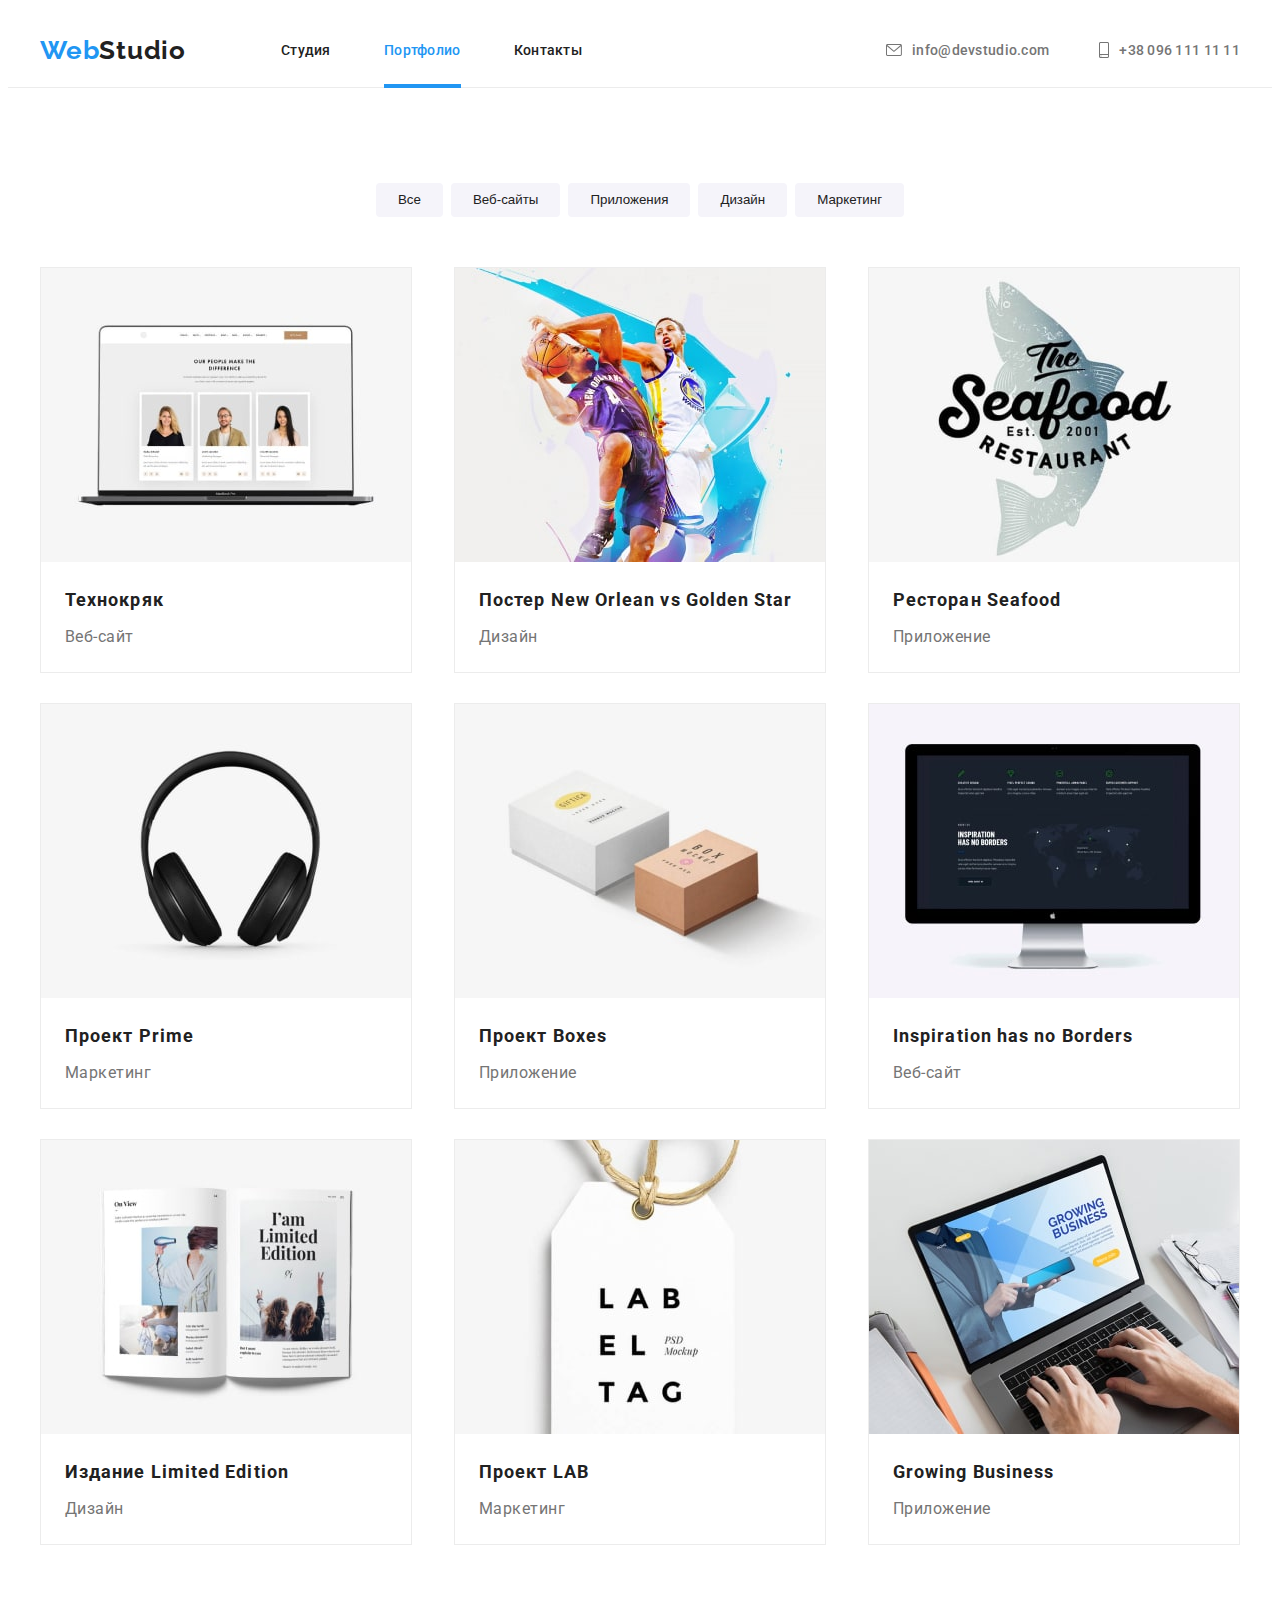
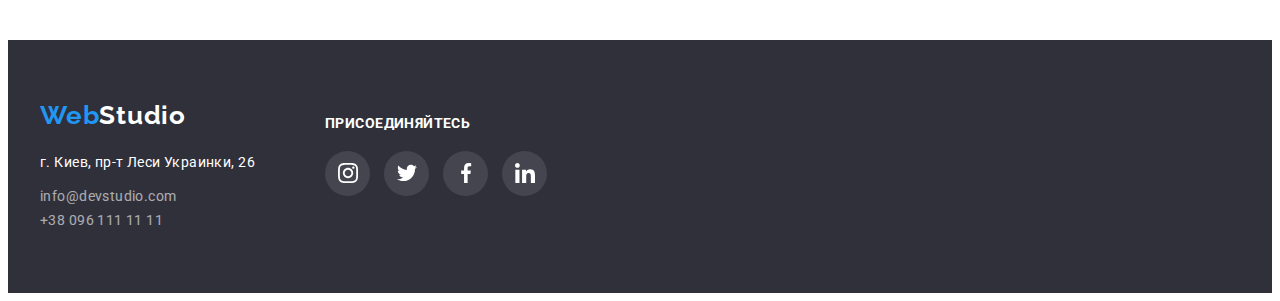
==== portfolio.html @ 381ef4af "1" ====
<!DOCTYPE html>
<html lang="ru">

<head>
    <meta charset="UTF-8">
    <meta name="viewport" content="width=device-width, initial-scale=1.0">
    <title>Портфолио</title>
    <link
        href="https://fonts.googleapis.com/css2?family=Raleway:wght@700&family=Roboto:wght@400;500;700;900&display=swap"
        rel="stylesheet">
    <link rel="stylesheet" href="https://cdnjs.cloudflare.com/ajax/libs/modern-normalize/1.0.0/modern-normalize.min.css"
        integrity="sha512-ISS7cAi1PEhQ8jnbJpJZMd29NlhNj4AWYyLOSp2CE/CsHxTCu+r+t0D2yoJudVrd0/8fTVPUVDzY5Tvli75u/g=="
        crossorigin="anonymous" />
    <link rel="stylesheet" href="./css/styles.css">
</head>

<body>
    <!-- навигация+лого -->
    <header class="header">
        <div class="container">
            <nav class="main-nav">
                <a href="./index.html" class="logo"><span>Web</span>Studio</a>
                <ul class="list">
                    <li class="site-nav">
                        <a href="./index.html">Студия</a>
                    </li>
                    <li class="site-nav current">
                        <a href="./portfolio.html" class="site-nav current current-border">Портфолио</a>
                    </li>
                    <li class="site-nav">
                        <a href="">Контакты</a>
                    </li>
                </ul>
                <ul class="header-mail-tel">
                    <li class="header-center">
                        <a href="" class="link-icons-header item header-center">
                            <svg class="icon-contacts-header" width="16" height="12">
                                <use href="./img/sprite.svg#icon-envelope"></use>
                            </svg>
                            info@devstudio.com
                        </a>
                        <a href="" class="link-icons-header item header-center">
                            <svg class="icon-contacts-header" width="10" height="16">
                                <use href="./img/sprite.svg#icon-smartphone"></use>
                            </svg>
                            +38 096 111 11 11
                        </a>
                    </li>
                </ul>
            </nav>
        </div>
    </header>
    <!-- Портфолио  -->
    <main>
        <section class="section no-margin-bottom">
            <div class="container">
                <ul class="button-portfolio">
                    <li class="item"><button class="button-portfolio-item">Все</button></li>
                    <li class="item"><button class="button-portfolio-item"> Веб-сайты</button></li>
                    <li class="item"><button class="button-portfolio-item">Приложения</button></li>
                    <li class="item"><button class="button-portfolio-item">Дизайн</button></li>
                    <li class="item"><button class="button-portfolio-item">Маркетинг</button></li>
                </ul>
                <ul class="portfolio-works list">
                    <li class="outline">
                        <img src="./img/img3.jpg" alt="Технокряк" width="370">
                        <p class="portfolio-img-title">Технокряк это современная площадка распространения коронавируса.
                            Компании используют эту платформу для цифрового
                            шпионажа и атак на защищённые сервера конкурентов.</p>
                        <div class="portfolio-title-text">
                            <h2 class="portfolio-works-title">Технокряк</h2>
                            <p class="portfolio-works-text">Веб-сайт</p>
                        </div>
                    </li>
                    <li class="outline">
                        <img src="./img/img4.jpg" alt="Постер" width="370">
                        <div class="portfolio-title-text">
                            <h2 class="portfolio-works-title">Постер New Orlean vs Golden Star</h2>
                            <p class="portfolio-works-text">Дизайн</p>
                        </div>
                    </li>
                    <li class="outline">
                        <img src="./img/img5.jpg" alt="Ресторан" width="370">
                        <div class="portfolio-title-text">
                            <h2 class="portfolio-works-title">Ресторан Seafood</h2>
                            <p class="portfolio-works-text">Приложение</p>
                        </div>
                    </li>
                    <li class="outline">
                        <img src="./img/img6.jpg" alt="Проект" width="370">
                        <div class="portfolio-title-text">
                            <h2 class="portfolio-works-title">Проект Prime</h2>
                            <p class="portfolio-works-text">Маркетинг</p>
                        </div>
                    </li>
                    <li class="outline">
                        <img src="./img/img7.jpg" alt="Проект Boxes" width="370">
                        <div class="portfolio-title-text">
                            <h2 class="portfolio-works-title">Проект Boxes</h2>
                            <p class="portfolio-works-text">Приложение</p>
                        </div>
                    </li>
                    <li class="outline">
                        <img src="./img/img8.jpg" alt="Inspiration" width="370">
                        <div class="portfolio-title-text">
                            <h2 class="portfolio-works-title">Inspiration has no Borders</h2>
                            <p class="portfolio-works-text">Веб-сайт</p>
                        </div>
                    </li>
                    <li class="outline">
                        <img src="./img/img9.jpg" alt="Издание" width="370">
                        <div class="portfolio-title-text">
                            <h2 class="portfolio-works-title">Издание Limited Edition</h2>
                            <p class="portfolio-works-text">Дизайн</p>
                        </div>
                    </li>
                    <li class="outline">
                        <img src="./img/img10.jpg" alt="Проект LAB" width="370">
                        <div class="portfolio-title-text">
                            <h2 class="portfolio-works-title">Проект LAB</h2>
                            <p class="portfolio-works-text">Маркетинг</p>
                        </div>
                    </li>
                    <li class="outline">
                        <img src="./img/img11.jpg" alt="Михаил" width="370">
                        <div class="portfolio-title-text">
                            <h2 class="portfolio-works-title">Growing Business</h2>
                            <p class="portfolio-works-text">Приложение</p>
                        </div>
                    </li>
                </ul>
            </div>
        </section>
    </main>
    <!-- Подвал -->
    <footer class="footer">
        <div class="container footer-container-list">
            <div class="footer-container">
                <div class="footer-container-items">
                    <a href="./index.html" class="logo-footer"><span>Web</span>Studio</a>
                </div>
                <ul class="footer-contacts footer-container-items list">
                    <li class="footer-address">г. Киев, пр-т Леси Украинки, 26</li>
                    <li class="footer-address-mail-tel">
                        <a href="mailto:">info@devstudio.com</a>
                    </li>
                    <li class="footer-address-mail-tel">
                        <a href="tel:">+38 096 111 11 11</a>
                    </li>
                </ul>
            </div>
            <ul class="footer-icons list">
                <li class="">
                    <h3 class="section-title-footer">присоединяйтесь</h3>
                    <a href="" class="link-social-icons-footer">
                        <svg class="" width="20" height="20">
                            <use href="./img/sprite.svg#icon-instagram">
                            </use>
                        </svg>
                    </a>
                    <a href="" class="link-social-icons-footer">
                        <svg class="" width="20" height="20">
                            <use href="./img/sprite.svg#icon-twitter">
                            </use>
                        </svg>
                    </a>
                    <a href="" class="link-social-icons-footer">
                        <svg class="" width="20" height="20">
                            <use href="./img/sprite.svg#icon-facebook">
                            </use>
                        </svg>
                    </a>
                    <a href="" class="link-social-icons-footer">
                        <svg class="" width="20" height="20">
                            <use href="./img/sprite.svg#icon-linkedin">
                            </use>
                        </svg>
                    </a>
                </li>
            </ul>
        </div>
    </footer>

</body>

</html>
---- css/styles.css ----
:root {
  --primary-text-color: #212121;
  --title-text-color: #757575;
  --accent-color: #2196f3;
  --white-color: #ffffff;
  --background: #2f303a;
  --button-bgr: #f5f4fa;
  --bacground-secondary: #f5f4fa;
  --icons: #afb1b8;
  --timing-function: cubic-bezier(0.4, 0, 0.2, 1);
}

body {
  background: #ffffff;
  color: #212121;
  font-family: Roboto, sans-serif;
}

/* Цвет основного текста #212121; */
/* вторичный текст текста  #757575 */
/* белый #FFFFFF */
/* акцент #2196F3 */
/* вторичный цвет фона #E5E5E5 */
h1,
h2,
h3,
h4,
p {
  margin: 0;
}
.logo,
.logo-footer {
  color: var(--primary-text-color);
  font-family: Raleway;
  font-weight: 700;
  font-size: 26px;
  line-height: 1.192;
  letter-spacing: 0.03em;
  text-decoration: none;
}
.logo {
  margin-right: 45px;
}
.logo span {
  color: var(--accent-color);
}
.container {
  width: 1200px;
  padding-left: 15px;
  padding-right: 15px;
  margin-left: auto;
  margin-right: auto;
}

/* header */

.header {
  font-size: 14px;
  line-height: 1.142;
  letter-spacing: 0.02em;
  padding-top: 20px;
  padding-bottom: 15px;
  border-bottom: 1px solid #ececec;
}
.main-nav {
  display: flex;
  align-items: center;
}
.site-nav {
  display: initial;
  position: relative;
  padding-top: 25px;
  padding-bottom: 29px;
  left: 0;
  bottom: 0;
  margin-left: 50px;
}
.site-nav::after {
  content: "";
  position: absolute;
  left: 0;
  bottom: 0;
  display: block;
  width: 0%;
  height: 5px;
  background-color: var(--accent-color);
  transition: width 250ms var(--timing-function);
}
.site-nav:hover::after {
  width: 100%;
}

.site-nav a {
  color: var(--primary-text-color);
  text-decoration: none;
  font-weight: 500;
  margin: 0;
}
.site-nav .item + .item {
  margin-left: 40px;
}
.site-nav .item {
  list-style: none;
  margin-left: 90px;
}
.site-nav :hover,
.site-nav :focus {
  color: var(--accent-color);
}
.site-nav.current {
  color: var(--accent-color);
}
.current-border {
  border-bottom: solid 4px var(--accent-color);
  padding-bottom: 26px;
  width: 100%;
}
.header-mail-tel {
  align-items: center;
  font-weight: 500;
  margin-left: auto;
  list-style: none;
}
.header-mail-tel .item + .item {
  padding-left: 50px;
}
.header-center {
  display: flex;
  align-items: center;
}
.link-icons-header:hover .icon-contacts-header {
  fill: var(--accent-color);
}
.link-icons-header:hover {
  color: var(--accent-color);
}
.icon-contacts-header {
  fill: var(--title-text-color);
  margin-right: 10px;
  transition-property: fill;
  transition-duration: 250ms;
  transition-timing-function: cubic-bezier(0.4, 0, 0.2, 1);
}
.link-icons-header {
  color: var(--title-text-color);
  text-decoration: none;
  transition-property: color;
  transition-duration: 250ms;
  transition-timing-function: cubic-bezier(0.4, 0, 0.2, 1);
}
/* Герой */
.overlay {
  max-width: 1600px;
  min-height: 600px;
  margin-left: auto;
  margin-right: auto;
  background-image: linear-gradient(
      to right,
      rgba(47, 48, 58, 0.4),
      rgba(47, 48, 58, 0.4)
    ),
    url(../img/bg.jpg);
  background-repeat: no-repeat;
  background-position: center;
  background-size: cover;
}
.hero {
  text-align: center;
  margin: 0;
  padding-bottom: 200px;
  padding-top: 200px;
}
.hero-title {
  margin: 0;
  font-weight: 900;
  font-size: 44px;
  line-height: 1.363;
  letter-spacing: 0.06em;
  text-transform: uppercase;
  color: var(--white-color);
  padding-bottom: 30px;
}
/* Button */
.button {
  min-width: 200px;
  color: var(--white-color);
  background: var(--accent-color);
  border-radius: 4px;
  padding: 10px 32px;
  font-weight: bold;
  font-size: 16px;
  line-height: 1.875;
  text-decoration: none;
  letter-spacing: 0.06em;
  box-shadow: 0px 4px 4px rgba(0, 0, 0, 0.15);
}
.btn {
  border: none;
}
.button-portfolio {
  display: inline-block;
  list-style: none;
  font-size: 16px;
  line-height: 1.625;
  letter-spacing: 0.03em;
  padding-bottom: 50px;
  margin: 0;
  padding-left: 0;
}
.button-portfolio-item {
  background-color: var(--button-bgr);
  border-radius: 4px;
  color: var(--primary-text-color);
  padding: 6px 22px;
  border: none;
  line-height: 1.625;
  text-align: center;
  font-weight: 500;

  transition-property: color, background-color, box-shadow;
  transition-duration: 250ms;
  transition-timing-function: cubic-bezier(0.4, 0, 0.2, 1);
}
.button-portfolio-item:hover,
.button-portfolio-item:focus {
  min-width: 70px;
  border-radius: 4px;
  color: var(--white-color);
  background-color: var(--accent-color);
  text-align: center;
  border: none;
  box-shadow: 0px 4px 4px rgba(0, 0, 0, 0.15);
  cursor: pointer;
}
.button-portfolio {
  display: flex;
  justify-content: center;
}
.button-portfolio .item + .item {
  margin-left: 8px;
}
/* Особенности */
section {
  color: var(--title-text-color);
  font-size: 14px;
  line-height: 1.714;
  letter-spacing: 0.03em;
  padding-top: 95px;
  padding-bottom: 95px;
}
.section-features {
  display: flex;
  justify-content: space-between;
}
.features-icons {
  /* height: 120px; */
}
.icons-items {
  display: flex;
  margin: auto;
  height: 120px;
  background-color: var(--bacground-secondary);
  background-size: 270px 120px;
}
.section-title-features {
  width: 270px;
  color: var(--primary-text-color);
  font-weight: 700;
  font-size: 14px;
  line-height: 1.142;
  text-transform: uppercase;
  padding-top: 30px;
  padding-bottom: 10px;
  margin-top: 0;
}
.selection-text {
  width: 270px;
}
.section li {
  list-style: none;
}
.list {
  padding: 0;
  margin: 0;
}

/* Чем мы занимаемся */
.section-title {
  font-weight: 700;
  font-size: 36px;
  line-height: 1.166;
  text-align: center;
  letter-spacing: 0.03em;
  color: var(--primary-text-color);
  margin-top: 0;
  padding-bottom: 50px;
}
.img-works {
  display: flex;
  justify-content: space-between;
}
.works-items {
  display: flex;
  position: relative;
  align-items: flex-end;
}
.img-works-title {
  background: rgba(47, 48, 58, 0.8);
  text-transform: uppercase;
  color: var(--white-color);
  font-weight: 700;
  font-size: 14px;
  line-height: 0.857;
  text-align: center;
  position: absolute;
  width: 100%;
  padding: 27px 0;
}
.center {
  text-align: center;
}
/* наша команда */
.team {
  background-color: var(--bacground-secondary);
  margin-bottom: 0;
  padding-top: 95px;
}
.section-names {
  display: flex;
  justify-content: space-between;
  padding-bottom: 95px;
}
.section-title-names,
.section-title-position {
  color: var(--primary-text-color);
  font-weight: 500;
  font-size: 16px;
  line-height: 1.187;
  letter-spacing: 0.03em;
}
.section-title-name-position {
  padding: 30px 0;
}
.section-title-position {
  color: var(--title-text-color);
  font-weight: normal;
  padding-top: 10px;
  padding-bottom: 16px;
}
.section-names-shadow {
  background: var(--white-color);
  box-shadow: 0px 1px 3px rgba(0, 0, 0, 0.12), 0px 1px 1px rgba(0, 0, 0, 0.14),
    0px 2px 1px rgba(0, 0, 0, 0.2);
  border-radius: 0px 0px 4px 4px;
}
.decoration-no {
  text-decoration: none;
}
.link-social-icons:hover {
  background-color: var(--accent-color);
  fill: var(--white-color);
}
.link-social-icons {
  display: inline-flex;
  justify-content: center;
  align-items: center;
  width: 45px;
  height: 45px;
  border-radius: 50%;
  background-color: var(--white-color);
  fill: var(--icons);
  transition-property: background-color;
  transition-duration: 250ms;
  transition-timing-function: cubic-bezier(0.4, 0, 0.2, 1);
}
/* Постоянные клиенты */
.clients {
  display: flex;
}
.clients-button {
  display: flex;
  justify-content: center;
  align-items: center;
  width: 170px;
  height: 90px;
  border: 1px solid #afb1b8;
  border-radius: 4px;
  margin-right: 30px;
  background: transparent;
  cursor: pointer;

  transition-property: border;
  transition-duration: 250ms;
  transition-timing-function: cubic-bezier(0.4, 0, 0.2, 1);
}
.clients-icons {
  fill: var(--icons);
  transition-property: fill;
  transition-duration: 250ms;
  transition-timing-function: cubic-bezier(0.4, 0, 0.2, 1);
}
.clients-button:hover .clients-icons,
.clients-button:focus {
  fill: var(--accent-color);
}
.clients-button:hover,
.clients-button:focus {
  border-color: var(--accent-color);
}
/* подвал */
.footer {
  background: var(--background);
  padding-top: 60px;
  padding-bottom: 60px;
}
.logo-footer {
  color: var(--white-color);
}
.footer-contacts {
  font-size: 14px;
  line-height: 1.714;
  letter-spacing: 0.03em;
  list-style: none;
  padding-top: 20px;
}
.footer-address,
.footer-address-mail-tel a {
  text-decoration: none;
  color: var(--white-color);
  padding-bottom: 10px;
}
.footer-address-mail-tel a {
  color: var(--white-color);
  opacity: 60%;
  padding-bottom: 10px;
}
.footer-address-mail-tel a:hover {
  color: var(--accent-color);
  opacity: 100%;
}
.logo-footer span {
  color: var(--accent-color);
}

/* Соц сети футера */

.footer-icons {
  display: flex;
  list-style: none;
  margin-left: 70px;
}
.footer-container-list {
  display: flex;
}
.section-title-footer {
  color: var(--white-color);
  font-weight: 700;
  font-size: 14px;
  line-height: 1.142;
  text-transform: uppercase;
  padding-top: 15px;
  padding-bottom: 20px;
  letter-spacing: 0.03em;
}
.link-social-icons-footer {
  display: inline-flex;
  justify-content: center;
  align-items: center;
  width: 45px;
  height: 45px;
  border-radius: 50%;
  background-color: rgba(255, 255, 255, 0.1);
  fill: var(--white-color);
  margin-right: 10px;

  transition-property: background-color;
  transition-duration: 250ms;
  transition-timing-function: cubic-bezier(0.4, 0, 0.2, 1);
}
.link-social-icons-footer:hover {
  background-color: var(--accent-color);
}
/* Портфолио */
.portfolio-works {
  display: flex;
  flex-wrap: wrap;
  justify-content: space-between;
  list-style: none;
}
.portfolio-img-title {
  background: rgba(33, 150, 243, 0.9);
  color: var(--white-color);
  font-size: 18px;
  line-height: 1.555;
  letter-spacing: 0.03em;
  padding: 63px 24px;
  position: absolute;
  width: 100%;
  height: 294px;

  transform: translateX(100%);
  transition: transform 1000ms var(--timing-function);
  /* transform: scale(0) rotate(0);
  transition: transform 1000ms var(--timing-function); */
}
.outline:hover .portfolio-img-title {
  transform: translateX(0%);
  /* transform: scale(1) rotate(360deg); */
}
.portfolio-title-text {
  padding: 20px 24px;
}
.portfolio-works-title {
  color: var(--primary-text-color);
  font-weight: 700;
  font-size: 18px;
  line-height: 2;
  letter-spacing: 0.06em;
  margin: 0;
}
.portfolio-works-text {
  color: var(--title-text-color);
  font-size: 16px;
  line-height: 1.875;
  letter-spacing: 0.03em;
  margin: 0;
  padding-top: 4px;
}
.background {
  width: 270px;
  height: 120px;
  background-color: var(--bacground-secondary);
}
.outline {
  border: 1px solid #ececec;
  margin-bottom: 30px;
  max-width: 370px;
  position: relative;
  display: grid;
  overflow: hidden;

  transition-property: box-shadow;
  transition-duration: 250ms;
  transition-timing-function: cubic-bezier(0.4, 0, 0.2, 1);
}
.outline:hover {
  cursor: pointer;
  box-shadow: 0px 1px 1px rgba(0, 0, 0, 0.12), 0px 4px 4px rgba(0, 0, 0, 0.06),
    1px 4px 6px rgba(0, 0, 0, 0.16);
}
.no-margin-bottom {
  padding-bottom: 65px;
}
.no-padding-bottom {
  padding-bottom: 0;
}
/* Модалка */
.backdrop {
  position: fixed;
  left: 0;
  top: 0;
  width: 100%;
  height: 100%;
  background-color: rgba(0, 0, 0, 0.2);
}
.modal {
  position: absolute;
  top: 50%;
  left: 50%;
  transform: translate(-50%, -50%);
  width: 528px;
  min-height: 581px;
  background-color: var(--white-color);
  box-shadow: 0px 1px 3px rgba(0, 0, 0, 0.12), 0px 1px 1px rgba(0, 0, 0, 0.14),
    0px 2px 1px rgba(0, 0, 0, 0.2);
  border-radius: 4px;
}
.close-btn {
  display: inline-flex;
  border-radius: 50px;
  background: #ffffff;
  border: 1px solid rgba(0, 0, 0, 0.1);
  cursor: pointer;
  position: absolute;
  top: 8px;
  right: 8px;
  padding: 6px;
}
.is-hidden {
  opacity: 0;
  visibility: hidden;
  pointer-events: none;
}
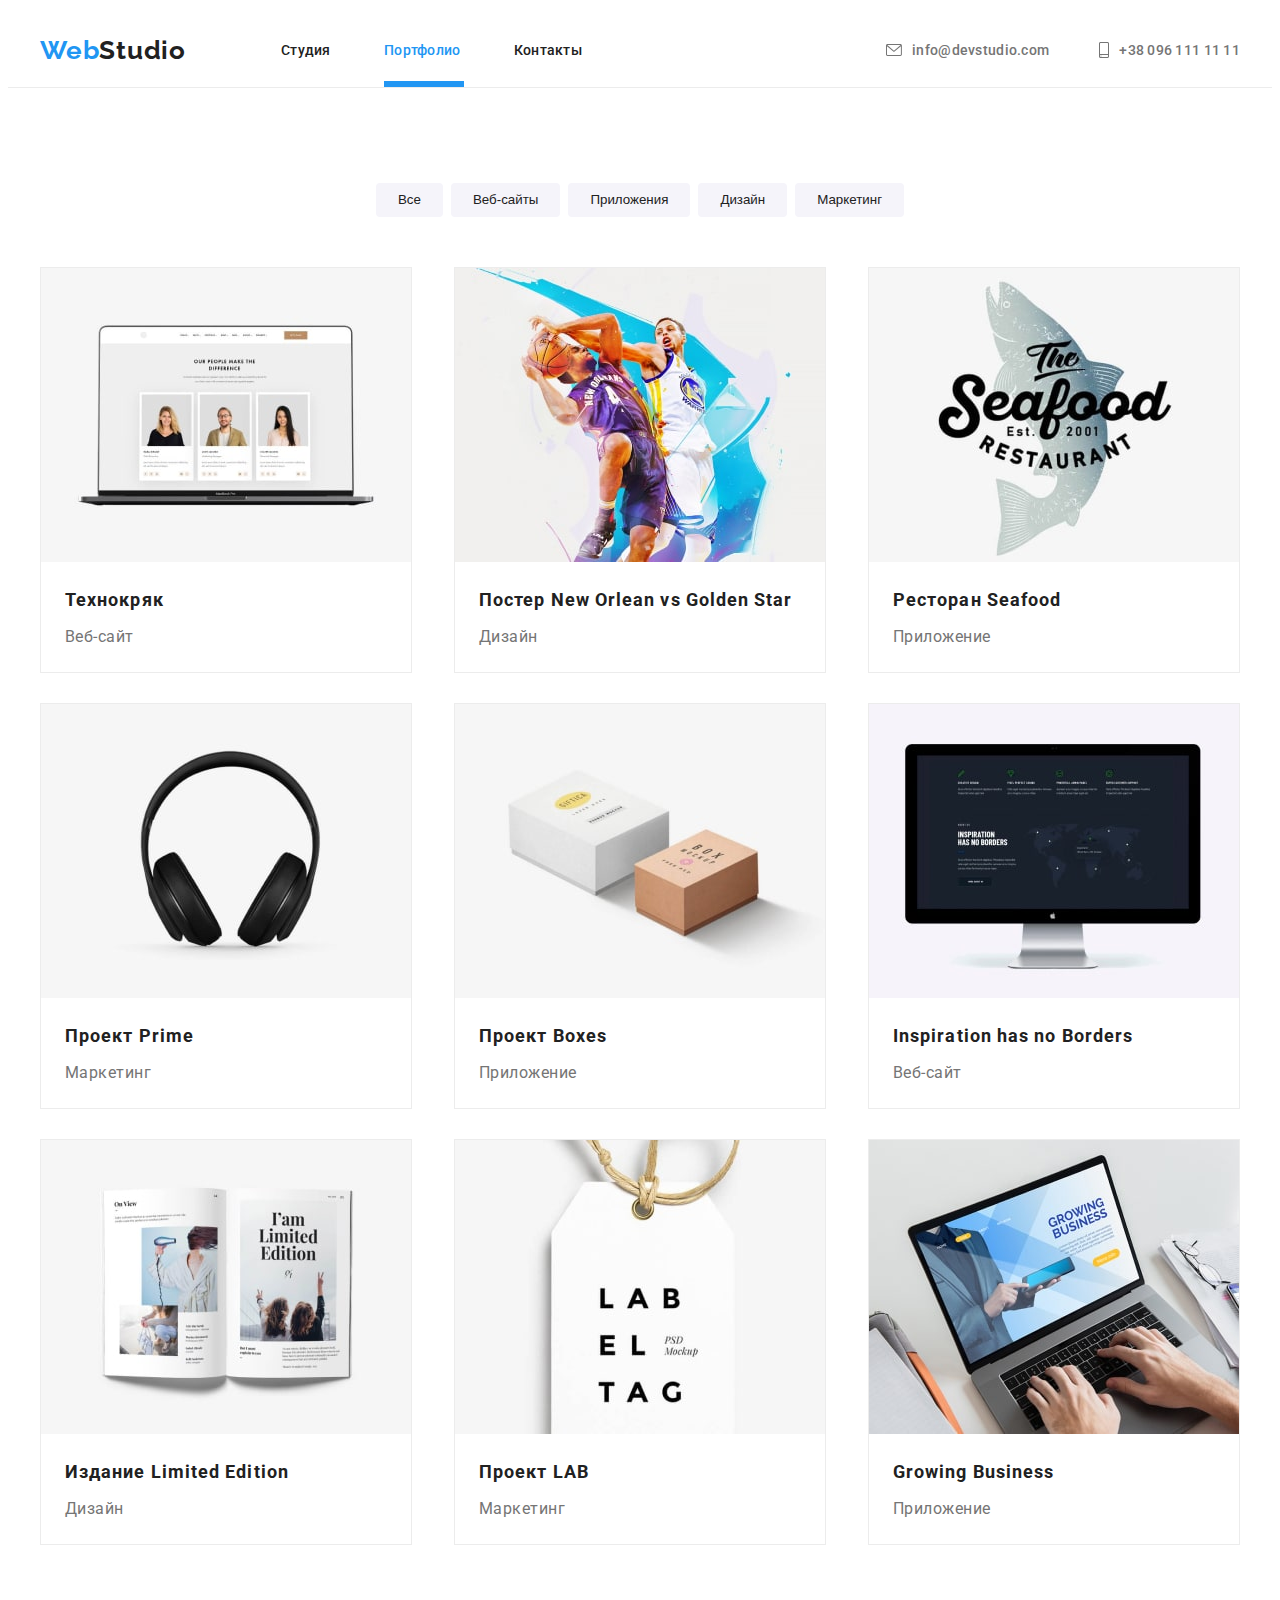
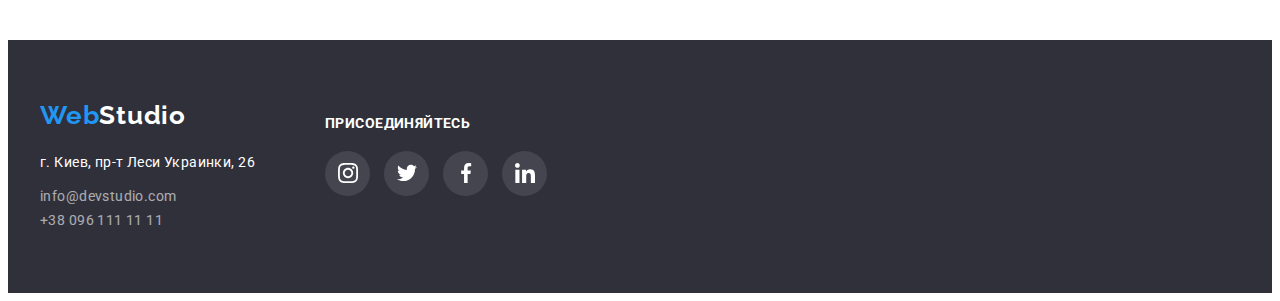
==== commit fd7cf814: "1" ====
--- a/portfolio.html
+++ b/portfolio.html
@@ -25,7 +25,7 @@
                         <a href="./index.html">Студия</a>
                     </li>
                     <li class="site-nav current">
-                        <a href="./portfolio.html" class="site-nav current current-border">Портфолио</a>
+                        <a href="./portfolio.html" class="site-nav current">Портфолио</a>
                     </li>
                     <li class="site-nav">
                         <a href="">Контакты</a>
@@ -63,70 +63,121 @@
                 </ul>
                 <ul class="portfolio-works list">
                     <li class="outline">
-                        <img src="./img/img3.jpg" alt="Технокряк" width="370">
-                        <p class="portfolio-img-title">Технокряк это современная площадка распространения коронавируса.
-                            Компании используют эту платформу для цифрового
-                            шпионажа и атак на защищённые сервера конкурентов.</p>
-                        <div class="portfolio-title-text">
-                            <h2 class="portfolio-works-title">Технокряк</h2>
-                            <p class="portfolio-works-text">Веб-сайт</p>
-                        </div>
-                    </li>
-                    <li class="outline">
-                        <img src="./img/img4.jpg" alt="Постер" width="370">
-                        <div class="portfolio-title-text">
-                            <h2 class="portfolio-works-title">Постер New Orlean vs Golden Star</h2>
-                            <p class="portfolio-works-text">Дизайн</p>
-                        </div>
-                    </li>
-                    <li class="outline">
-                        <img src="./img/img5.jpg" alt="Ресторан" width="370">
-                        <div class="portfolio-title-text">
-                            <h2 class="portfolio-works-title">Ресторан Seafood</h2>
-                            <p class="portfolio-works-text">Приложение</p>
-                        </div>
-                    </li>
-                    <li class="outline">
-                        <img src="./img/img6.jpg" alt="Проект" width="370">
-                        <div class="portfolio-title-text">
-                            <h2 class="portfolio-works-title">Проект Prime</h2>
-                            <p class="portfolio-works-text">Маркетинг</p>
-                        </div>
-                    </li>
-                    <li class="outline">
-                        <img src="./img/img7.jpg" alt="Проект Boxes" width="370">
-                        <div class="portfolio-title-text">
-                            <h2 class="portfolio-works-title">Проект Boxes</h2>
-                            <p class="portfolio-works-text">Приложение</p>
-                        </div>
-                    </li>
-                    <li class="outline">
-                        <img src="./img/img8.jpg" alt="Inspiration" width="370">
-                        <div class="portfolio-title-text">
-                            <h2 class="portfolio-works-title">Inspiration has no Borders</h2>
-                            <p class="portfolio-works-text">Веб-сайт</p>
-                        </div>
-                    </li>
-                    <li class="outline">
-                        <img src="./img/img9.jpg" alt="Издание" width="370">
-                        <div class="portfolio-title-text">
-                            <h2 class="portfolio-works-title">Издание Limited Edition</h2>
-                            <p class="portfolio-works-text">Дизайн</p>
-                        </div>
-                    </li>
-                    <li class="outline">
-                        <img src="./img/img10.jpg" alt="Проект LAB" width="370">
-                        <div class="portfolio-title-text">
-                            <h2 class="portfolio-works-title">Проект LAB</h2>
-                            <p class="portfolio-works-text">Маркетинг</p>
-                        </div>
-                    </li>
-                    <li class="outline">
-                        <img src="./img/img11.jpg" alt="Михаил" width="370">
-                        <div class="portfolio-title-text">
-                            <h2 class="portfolio-works-title">Growing Business</h2>
-                            <p class="portfolio-works-text">Приложение</p>
-                        </div>
+                        <a href="" class="portfolio-works-link">
+                            <img src="./img/img3.jpg" alt="Технокряк" width="370">
+                            <p class="portfolio-img-title">Технокряк это современная площадка распространения
+                                коронавируса.
+                                Компании используют эту платформу для цифрового
+                                шпионажа и атак на защищённые сервера конкурентов.</p>
+                            <div class="portfolio-title-text">
+                                <h2 class="portfolio-works-title">Технокряк</h2>
+                                <p class="portfolio-works-text">Веб-сайт</p>
+                            </div>
+                        </a>
+                    </li>
+                    <li class="outline">
+                        <a href="" class="portfolio-works-link">
+                            <img src="./img/img4.jpg" alt="Постер" width="370">
+                            <p class="portfolio-img-title">Технокряк это современная площадка распространения
+                                коронавируса.
+                                Компании используют эту платформу для цифрового
+                                шпионажа и атак на защищённые сервера конкурентов.</p>
+                            <div class="portfolio-title-text">
+                                <h2 class="portfolio-works-title">Постер New Orlean vs Golden Star</h2>
+                                <p class="portfolio-works-text">Дизайн</p>
+                            </div>
+                        </a>
+                    </li>
+                    <li class="outline">
+                        <a href="" class="portfolio-works-link">
+                            <img src="./img/img5.jpg" alt="Ресторан" width="370">
+                            <p class="portfolio-img-title">Технокряк это современная площадка распространения
+                                коронавируса.
+                                Компании используют эту платформу для цифрового
+                                шпионажа и атак на защищённые сервера конкурентов.</p>
+                            <div class="portfolio-title-text">
+                                <h2 class="portfolio-works-title">Ресторан Seafood</h2>
+                                <p class="portfolio-works-text">Приложение</p>
+                            </div>
+                        </a>
+                    </li>
+                    <li class="outline">
+                        <a href="" class="portfolio-works-link">
+                            <img src="./img/img6.jpg" alt="Проект" width="370">
+                            <p class="portfolio-img-title">Технокряк это современная площадка распространения
+                                коронавируса.
+                                Компании используют эту платформу для цифрового
+                                шпионажа и атак на защищённые сервера конкурентов.</p>
+                            <div class="portfolio-title-text">
+                                <h2 class="portfolio-works-title">Проект Prime</h2>
+                                <p class="portfolio-works-text">Маркетинг</p>
+                            </div>
+                        </a>
+                    </li>
+                    <li class="outline">
+                        <a href="" class="portfolio-works-link">
+                            <img src="./img/img7.jpg" alt="Проект Boxes" width="370">
+                            <p class="portfolio-img-title">Технокряк это современная площадка распространения
+                                коронавируса.
+                                Компании используют эту платформу для цифрового
+                                шпионажа и атак на защищённые сервера конкурентов.</p>
+                            <div class="portfolio-title-text">
+                                <h2 class="portfolio-works-title">Проект Boxes</h2>
+                                <p class="portfolio-works-text">Приложение</p>
+                            </div>
+                        </a>
+                    </li>
+                    <li class="outline">
+                        <a href="" class="portfolio-works-link">
+                            <img src="./img/img8.jpg" alt="Inspiration" width="370">
+                            <p class="portfolio-img-title">Технокряк это современная площадка распространения
+                                коронавируса.
+                                Компании используют эту платформу для цифрового
+                                шпионажа и атак на защищённые сервера конкурентов.</p>
+                            <div class="portfolio-title-text">
+                                <h2 class="portfolio-works-title">Inspiration has no Borders</h2>
+                                <p class="portfolio-works-text">Веб-сайт</p>
+                            </div>
+                        </a>
+                    </li>
+                    <li class="outline">
+                        <a href="" class="portfolio-works-link">
+                            <img src="./img/img9.jpg" alt="Издание" width="370">
+                            <p class="portfolio-img-title">Технокряк это современная площадка распространения
+                                коронавируса.
+                                Компании используют эту платформу для цифрового
+                                шпионажа и атак на защищённые сервера конкурентов.</p>
+                            <div class="portfolio-title-text">
+                                <h2 class="portfolio-works-title">Издание Limited Edition</h2>
+                                <p class="portfolio-works-text">Дизайн</p>
+                            </div>
+                        </a>
+                    </li>
+                    <li class="outline">
+                        <a href="" class="portfolio-works-link">
+                            <img src="./img/img10.jpg" alt="Проект LAB" width="370">
+                            <p class="portfolio-img-title">Технокряк это современная площадка распространения
+                                коронавируса.
+                                Компании используют эту платформу для цифрового
+                                шпионажа и атак на защищённые сервера конкурентов.</p>
+                            <div class="portfolio-title-text">
+                                <h2 class="portfolio-works-title">Проект LAB</h2>
+                                <p class="portfolio-works-text">Маркетинг</p>
+                            </div>
+                        </a>
+                    </li>
+                    <li class="outline">
+                        <a href="" class="portfolio-works-link">
+                            <img src="./img/img11.jpg" alt="Михаил" width="370">
+                            <p class="portfolio-img-title">Технокряк это современная площадка распространения
+                                коронавируса.
+                                Компании используют эту платформу для цифрового
+                                шпионажа и атак на защищённые сервера конкурентов.</p>
+                            <div class="portfolio-title-text">
+                                <h2 class="portfolio-works-title">Growing Business</h2>
+                                <p class="portfolio-works-text">Приложение</p>
+                            </div>
+                        </a>
                     </li>
                 </ul>
             </div>
--- a/css/styles.css
+++ b/css/styles.css
@@ -86,7 +86,8 @@
   background-color: var(--accent-color);
   transition: width 250ms var(--timing-function);
 }
-.site-nav:hover::after {
+.site-nav:hover::after,
+.site-nav:focus::after {
   width: 100%;
 }
 
@@ -95,6 +96,9 @@
   text-decoration: none;
   font-weight: 500;
   margin: 0;
+  transition-property: color;
+  transition-duration: 250ms;
+  transition-timing-function: cubic-bezier(0.4, 0, 0.2, 1);
 }
 .site-nav .item + .item {
   margin-left: 40px;
@@ -110,9 +114,9 @@
 .site-nav.current {
   color: var(--accent-color);
 }
-.current-border {
-  border-bottom: solid 4px var(--accent-color);
-  padding-bottom: 26px;
+.current {
+  border-bottom: solid 6px var(--accent-color);
+  padding-bottom: 23px;
   width: 100%;
 }
 .header-mail-tel {
@@ -128,10 +132,12 @@
   display: flex;
   align-items: center;
 }
-.link-icons-header:hover .icon-contacts-header {
+.link-icons-header:hover .icon-contacts-header,
+.link-icons-header:focus .icon-contacts-header {
   fill: var(--accent-color);
 }
-.link-icons-header:hover {
+.link-icons-header:hover,
+.link-icons-header:focus {
   color: var(--accent-color);
 }
 .icon-contacts-header {
@@ -356,7 +362,8 @@
 .decoration-no {
   text-decoration: none;
 }
-.link-social-icons:hover {
+.link-social-icons:hover,
+.link-social-icons:focus {
   background-color: var(--accent-color);
   fill: var(--white-color);
 }
@@ -400,7 +407,7 @@
   transition-timing-function: cubic-bezier(0.4, 0, 0.2, 1);
 }
 .clients-button:hover .clients-icons,
-.clients-button:focus {
+.clients-button:focus .clients-icons {
   fill: var(--accent-color);
 }
 .clients-button:hover,
@@ -434,7 +441,8 @@
   opacity: 60%;
   padding-bottom: 10px;
 }
-.footer-address-mail-tel a:hover {
+.footer-address-mail-tel a:hover,
+.footer-address-mail-tel a:focus {
   color: var(--accent-color);
   opacity: 100%;
 }
@@ -477,7 +485,8 @@
   transition-duration: 250ms;
   transition-timing-function: cubic-bezier(0.4, 0, 0.2, 1);
 }
-.link-social-icons-footer:hover {
+.link-social-icons-footer:hover,
+.link-social-icons-footer:focus {
   background-color: var(--accent-color);
 }
 /* Портфолио */
@@ -503,9 +512,14 @@
   /* transform: scale(0) rotate(0);
   transition: transform 1000ms var(--timing-function); */
 }
-.outline:hover .portfolio-img-title {
+.portfolio-works-link:hover .portfolio-img-title,
+.portfolio-works-link:focus .portfolio-img-title {
   transform: translateX(0%);
   /* transform: scale(1) rotate(360deg); */
+}
+.portfolio-works-link {
+  display: inherit;
+  text-decoration: none;
 }
 .portfolio-title-text {
   padding: 20px 24px;
@@ -543,7 +557,8 @@
   transition-duration: 250ms;
   transition-timing-function: cubic-bezier(0.4, 0, 0.2, 1);
 }
-.outline:hover {
+.outline:hover,
+.outline:focus {
   cursor: pointer;
   box-shadow: 0px 1px 1px rgba(0, 0, 0, 0.12), 0px 4px 4px rgba(0, 0, 0, 0.06),
     1px 4px 6px rgba(0, 0, 0, 0.16);
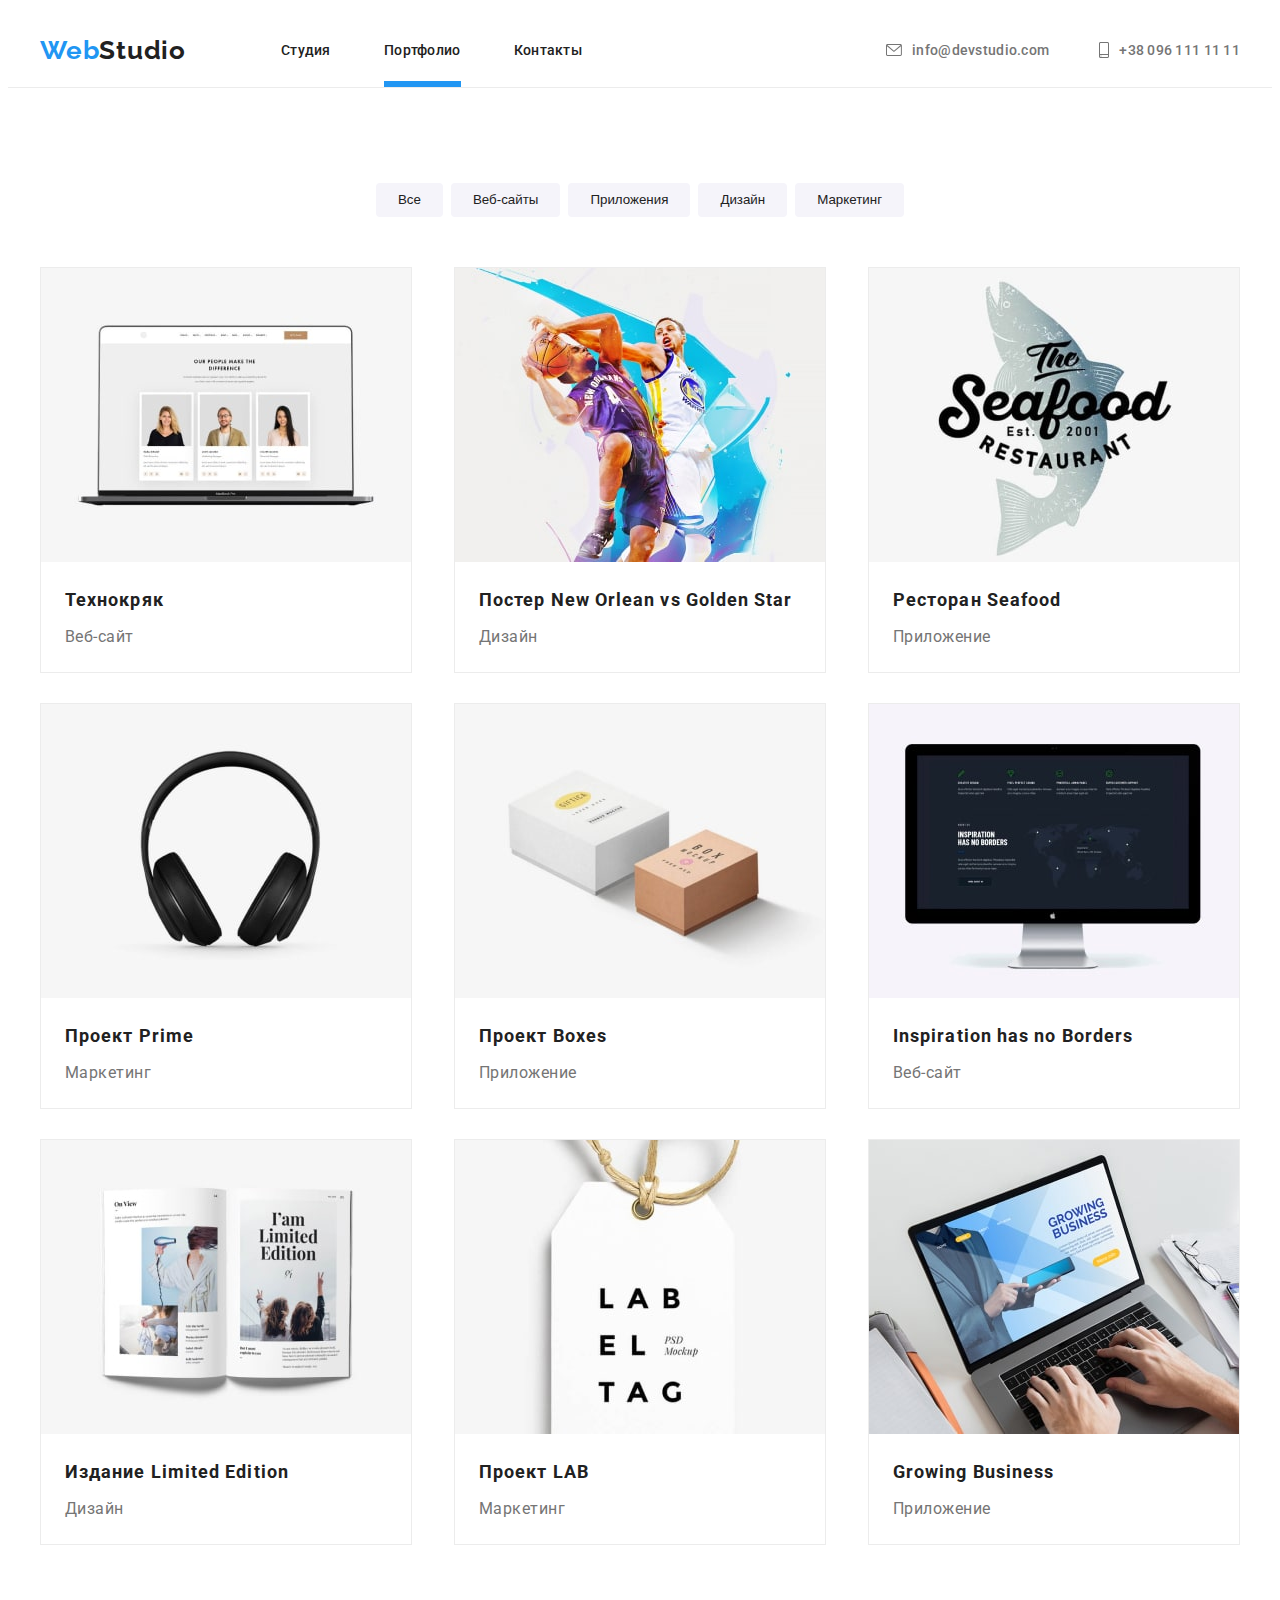
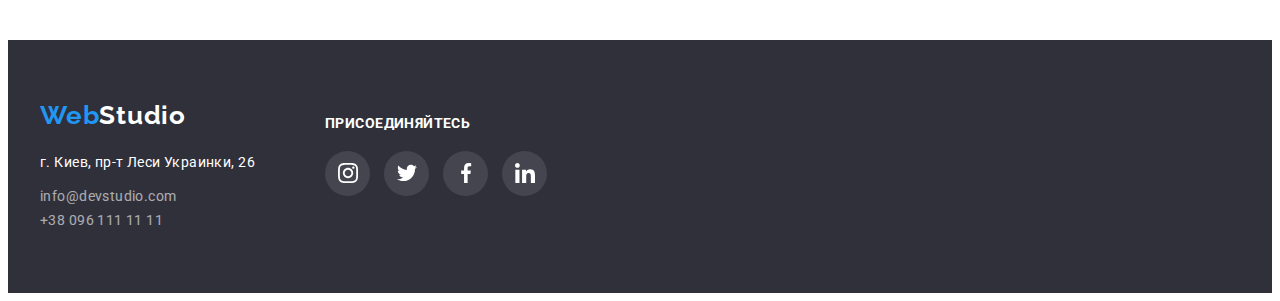
==== commit a30963ff: "1" ====
--- a/portfolio.html
+++ b/portfolio.html
@@ -24,8 +24,8 @@
                     <li class="site-nav">
                         <a href="./index.html">Студия</a>
                     </li>
-                    <li class="site-nav current">
-                        <a href="./portfolio.html" class="site-nav current">Портфолио</a>
+                    <li class="site-nav">
+                        <a href="./portfolio.html" class="current">Портфолио</a>
                     </li>
                     <li class="site-nav">
                         <a href="">Контакты</a>
--- a/css/styles.css
+++ b/css/styles.css
@@ -107,8 +107,8 @@
   list-style: none;
   margin-left: 90px;
 }
-.site-nav :hover,
-.site-nav :focus {
+.site-nav:hover,
+.site-nav:focus {
   color: var(--accent-color);
 }
 .site-nav.current {
@@ -557,8 +557,12 @@
   transition-duration: 250ms;
   transition-timing-function: cubic-bezier(0.4, 0, 0.2, 1);
 }
-.outline:hover,
-.outline:focus {
+.outline:hover {
+  cursor: pointer;
+  box-shadow: 0px 1px 1px rgba(0, 0, 0, 0.12), 0px 4px 4px rgba(0, 0, 0, 0.06),
+    1px 4px 6px rgba(0, 0, 0, 0.16);
+}
+.portfolio-works-link:focus {
   cursor: pointer;
   box-shadow: 0px 1px 1px rgba(0, 0, 0, 0.12), 0px 4px 4px rgba(0, 0, 0, 0.06),
     1px 4px 6px rgba(0, 0, 0, 0.16);
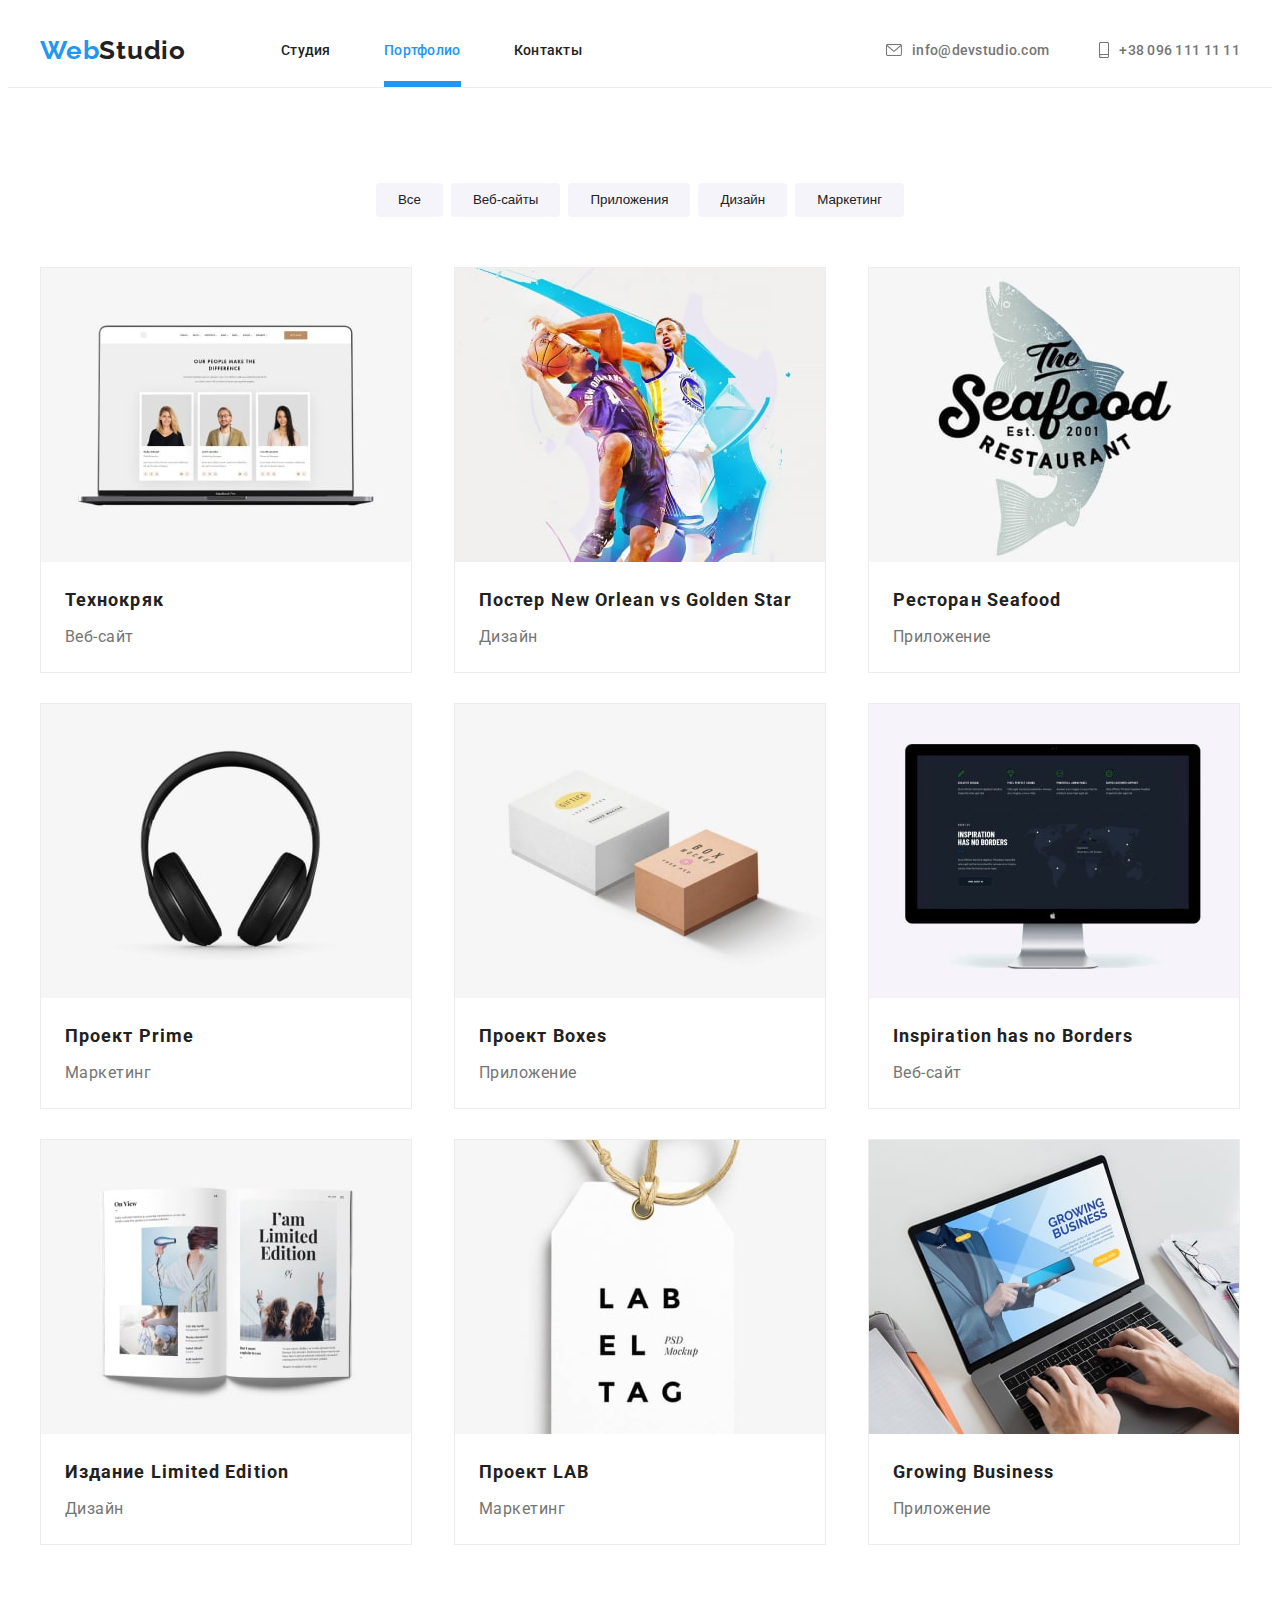
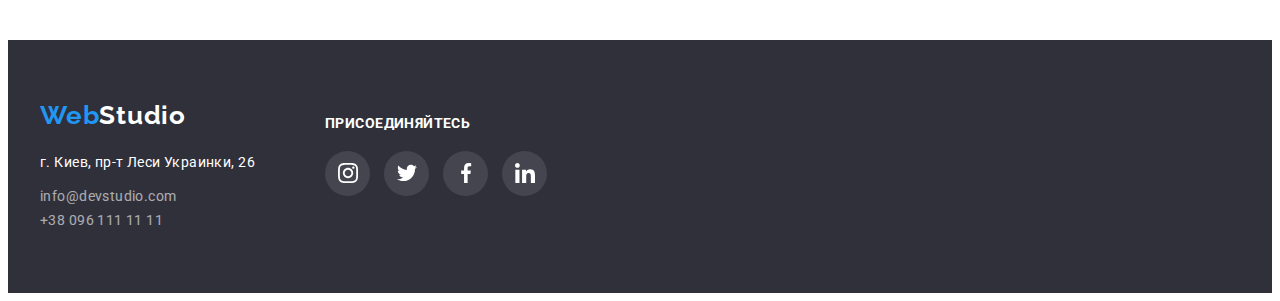
==== commit 508f3b4e: "1" ====
--- a/portfolio.html
+++ b/portfolio.html
@@ -25,7 +25,7 @@
                         <a href="./index.html">Студия</a>
                     </li>
                     <li class="site-nav">
-                        <a href="./portfolio.html" class="current">Портфолио</a>
+                        <a href="./portfolio.html" class="nav-border current">Портфолио</a>
                     </li>
                     <li class="site-nav">
                         <a href="">Контакты</a>
@@ -64,11 +64,13 @@
                 <ul class="portfolio-works list">
                     <li class="outline">
                         <a href="" class="portfolio-works-link">
-                            <img src="./img/img3.jpg" alt="Технокряк" width="370">
-                            <p class="portfolio-img-title">Технокряк это современная площадка распространения
-                                коронавируса.
-                                Компании используют эту платформу для цифрового
-                                шпионажа и атак на защищённые сервера конкурентов.</p>
+                            <div class="portfolio-works-wrapper">
+                                <img src="./img/img3.jpg" alt="Технокряк" width="370">
+                                <p class="portfolio-img-title">Технокряк это современная площадка распространения
+                                    коронавируса.
+                                    Компании используют эту платформу для цифрового
+                                    шпионажа и атак на защищённые сервера конкурентов.</p>
+                            </div>
                             <div class="portfolio-title-text">
                                 <h2 class="portfolio-works-title">Технокряк</h2>
                                 <p class="portfolio-works-text">Веб-сайт</p>
@@ -77,11 +79,13 @@
                     </li>
                     <li class="outline">
                         <a href="" class="portfolio-works-link">
-                            <img src="./img/img4.jpg" alt="Постер" width="370">
-                            <p class="portfolio-img-title">Технокряк это современная площадка распространения
-                                коронавируса.
-                                Компании используют эту платформу для цифрового
-                                шпионажа и атак на защищённые сервера конкурентов.</p>
+                            <div class="portfolio-works-wrapper">
+                                <img src="./img/img4.jpg" alt="Постер" width="370">
+                                <p class="portfolio-img-title">Технокряк это современная площадка распространения
+                                    коронавируса.
+                                    Компании используют эту платформу для цифрового
+                                    шпионажа и атак на защищённые сервера конкурентов.</p>
+                            </div>
                             <div class="portfolio-title-text">
                                 <h2 class="portfolio-works-title">Постер New Orlean vs Golden Star</h2>
                                 <p class="portfolio-works-text">Дизайн</p>
@@ -90,11 +94,13 @@
                     </li>
                     <li class="outline">
                         <a href="" class="portfolio-works-link">
-                            <img src="./img/img5.jpg" alt="Ресторан" width="370">
-                            <p class="portfolio-img-title">Технокряк это современная площадка распространения
-                                коронавируса.
-                                Компании используют эту платформу для цифрового
-                                шпионажа и атак на защищённые сервера конкурентов.</p>
+                            <div class="portfolio-works-wrapper">
+                                <img src="./img/img5.jpg" alt="Ресторан" width="370">
+                                <p class="portfolio-img-title">Технокряк это современная площадка распространения
+                                    коронавируса.
+                                    Компании используют эту платформу для цифрового
+                                    шпионажа и атак на защищённые сервера конкурентов.</p>
+                            </div>
                             <div class="portfolio-title-text">
                                 <h2 class="portfolio-works-title">Ресторан Seafood</h2>
                                 <p class="portfolio-works-text">Приложение</p>
@@ -103,11 +109,13 @@
                     </li>
                     <li class="outline">
                         <a href="" class="portfolio-works-link">
-                            <img src="./img/img6.jpg" alt="Проект" width="370">
-                            <p class="portfolio-img-title">Технокряк это современная площадка распространения
-                                коронавируса.
-                                Компании используют эту платформу для цифрового
-                                шпионажа и атак на защищённые сервера конкурентов.</p>
+                            <div class="portfolio-works-wrapper">
+                                <img src="./img/img6.jpg" alt="Проект" width="370">
+                                <p class="portfolio-img-title">Технокряк это современная площадка распространения
+                                    коронавируса.
+                                    Компании используют эту платформу для цифрового
+                                    шпионажа и атак на защищённые сервера конкурентов.</p>
+                            </div>
                             <div class="portfolio-title-text">
                                 <h2 class="portfolio-works-title">Проект Prime</h2>
                                 <p class="portfolio-works-text">Маркетинг</p>
@@ -116,11 +124,13 @@
                     </li>
                     <li class="outline">
                         <a href="" class="portfolio-works-link">
-                            <img src="./img/img7.jpg" alt="Проект Boxes" width="370">
-                            <p class="portfolio-img-title">Технокряк это современная площадка распространения
-                                коронавируса.
-                                Компании используют эту платформу для цифрового
-                                шпионажа и атак на защищённые сервера конкурентов.</p>
+                            <div class="portfolio-works-wrapper">
+                                <img src="./img/img7.jpg" alt="Проект Boxes" width="370">
+                                <p class="portfolio-img-title">Технокряк это современная площадка распространения
+                                    коронавируса.
+                                    Компании используют эту платформу для цифрового
+                                    шпионажа и атак на защищённые сервера конкурентов.</p>
+                            </div>
                             <div class="portfolio-title-text">
                                 <h2 class="portfolio-works-title">Проект Boxes</h2>
                                 <p class="portfolio-works-text">Приложение</p>
@@ -129,11 +139,13 @@
                     </li>
                     <li class="outline">
                         <a href="" class="portfolio-works-link">
-                            <img src="./img/img8.jpg" alt="Inspiration" width="370">
-                            <p class="portfolio-img-title">Технокряк это современная площадка распространения
-                                коронавируса.
-                                Компании используют эту платформу для цифрового
-                                шпионажа и атак на защищённые сервера конкурентов.</p>
+                            <div class="portfolio-works-wrapper">
+                                <img src="./img/img8.jpg" alt="Inspiration" width="370">
+                                <p class="portfolio-img-title">Технокряк это современная площадка распространения
+                                    коронавируса.
+                                    Компании используют эту платформу для цифрового
+                                    шпионажа и атак на защищённые сервера конкурентов.</p>
+                            </div>
                             <div class="portfolio-title-text">
                                 <h2 class="portfolio-works-title">Inspiration has no Borders</h2>
                                 <p class="portfolio-works-text">Веб-сайт</p>
@@ -142,11 +154,13 @@
                     </li>
                     <li class="outline">
                         <a href="" class="portfolio-works-link">
-                            <img src="./img/img9.jpg" alt="Издание" width="370">
-                            <p class="portfolio-img-title">Технокряк это современная площадка распространения
-                                коронавируса.
-                                Компании используют эту платформу для цифрового
-                                шпионажа и атак на защищённые сервера конкурентов.</p>
+                            <div class="portfolio-works-wrapper">
+                                <img src="./img/img9.jpg" alt="Издание" width="370">
+                                <p class="portfolio-img-title">Технокряк это современная площадка распространения
+                                    коронавируса.
+                                    Компании используют эту платформу для цифрового
+                                    шпионажа и атак на защищённые сервера конкурентов.</p>
+                            </div>
                             <div class="portfolio-title-text">
                                 <h2 class="portfolio-works-title">Издание Limited Edition</h2>
                                 <p class="portfolio-works-text">Дизайн</p>
@@ -155,11 +169,13 @@
                     </li>
                     <li class="outline">
                         <a href="" class="portfolio-works-link">
-                            <img src="./img/img10.jpg" alt="Проект LAB" width="370">
-                            <p class="portfolio-img-title">Технокряк это современная площадка распространения
-                                коронавируса.
-                                Компании используют эту платформу для цифрового
-                                шпионажа и атак на защищённые сервера конкурентов.</p>
+                            <div class="portfolio-works-wrapper">
+                                <img src="./img/img10.jpg" alt="Проект LAB" width="370">
+                                <p class="portfolio-img-title">Технокряк это современная площадка распространения
+                                    коронавируса.
+                                    Компании используют эту платформу для цифрового
+                                    шпионажа и атак на защищённые сервера конкурентов.</p>
+                            </div>
                             <div class="portfolio-title-text">
                                 <h2 class="portfolio-works-title">Проект LAB</h2>
                                 <p class="portfolio-works-text">Маркетинг</p>
@@ -168,11 +184,13 @@
                     </li>
                     <li class="outline">
                         <a href="" class="portfolio-works-link">
-                            <img src="./img/img11.jpg" alt="Михаил" width="370">
-                            <p class="portfolio-img-title">Технокряк это современная площадка распространения
-                                коронавируса.
-                                Компании используют эту платформу для цифрового
-                                шпионажа и атак на защищённые сервера конкурентов.</p>
+                            <div class="portfolio-works-wrapper">
+                                <img src="./img/img11.jpg" alt="Михаил" width="370">
+                                <p class="portfolio-img-title">Технокряк это современная площадка распространения
+                                    коронавируса.
+                                    Компании используют эту платформу для цифрового
+                                    шпионажа и атак на защищённые сервера конкурентов.</p>
+                            </div>
                             <div class="portfolio-title-text">
                                 <h2 class="portfolio-works-title">Growing Business</h2>
                                 <p class="portfolio-works-text">Приложение</p>
--- a/css/styles.css
+++ b/css/styles.css
@@ -107,11 +107,11 @@
   list-style: none;
   margin-left: 90px;
 }
-.site-nav:hover,
-.site-nav:focus {
+.site-nav a:hover,
+.site-nav a:focus {
   color: var(--accent-color);
 }
-.site-nav.current {
+.nav-border.current {
   color: var(--accent-color);
 }
 .current {
@@ -545,13 +545,15 @@
   height: 120px;
   background-color: var(--bacground-secondary);
 }
+.portfolio-works-wrapper {
+  position: relative;
+  display: flex;
+  overflow: hidden;
+}
 .outline {
   border: 1px solid #ececec;
   margin-bottom: 30px;
   max-width: 370px;
-  position: relative;
-  display: grid;
-  overflow: hidden;
 
   transition-property: box-shadow;
   transition-duration: 250ms;
